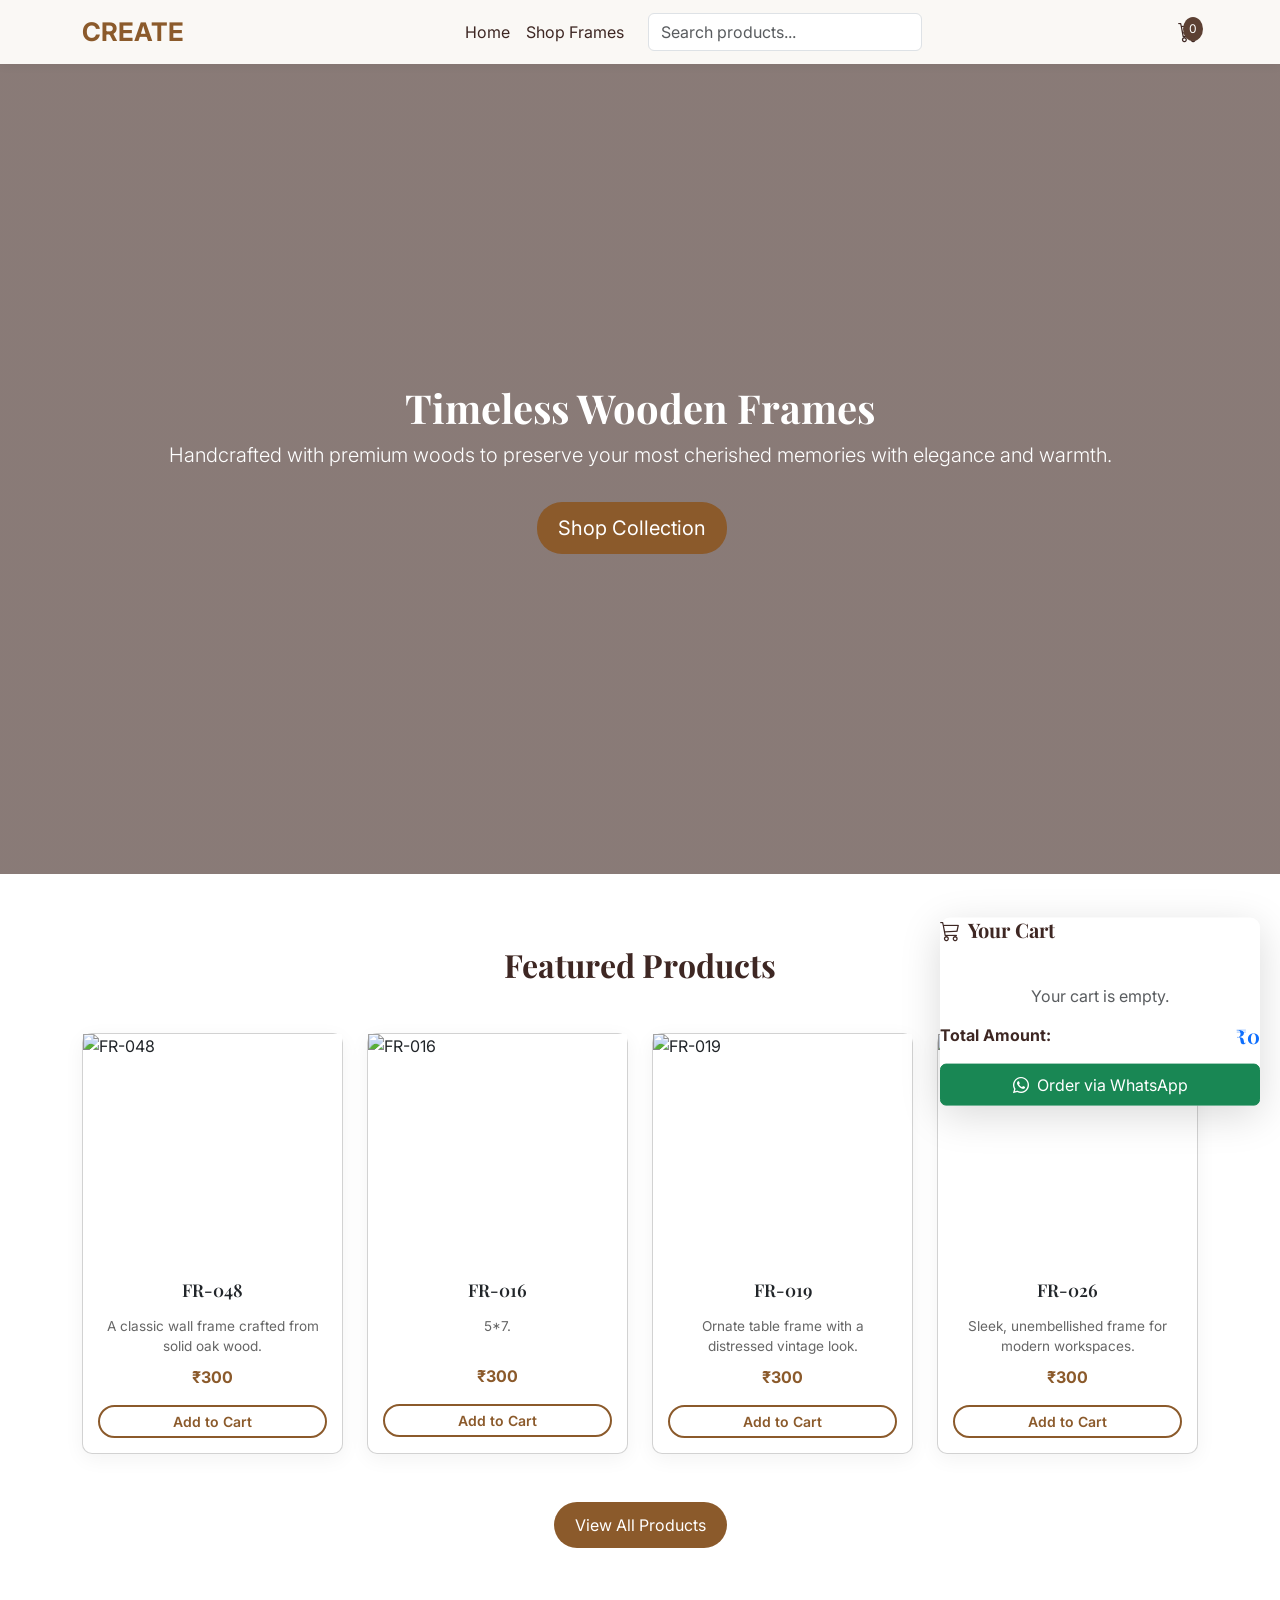
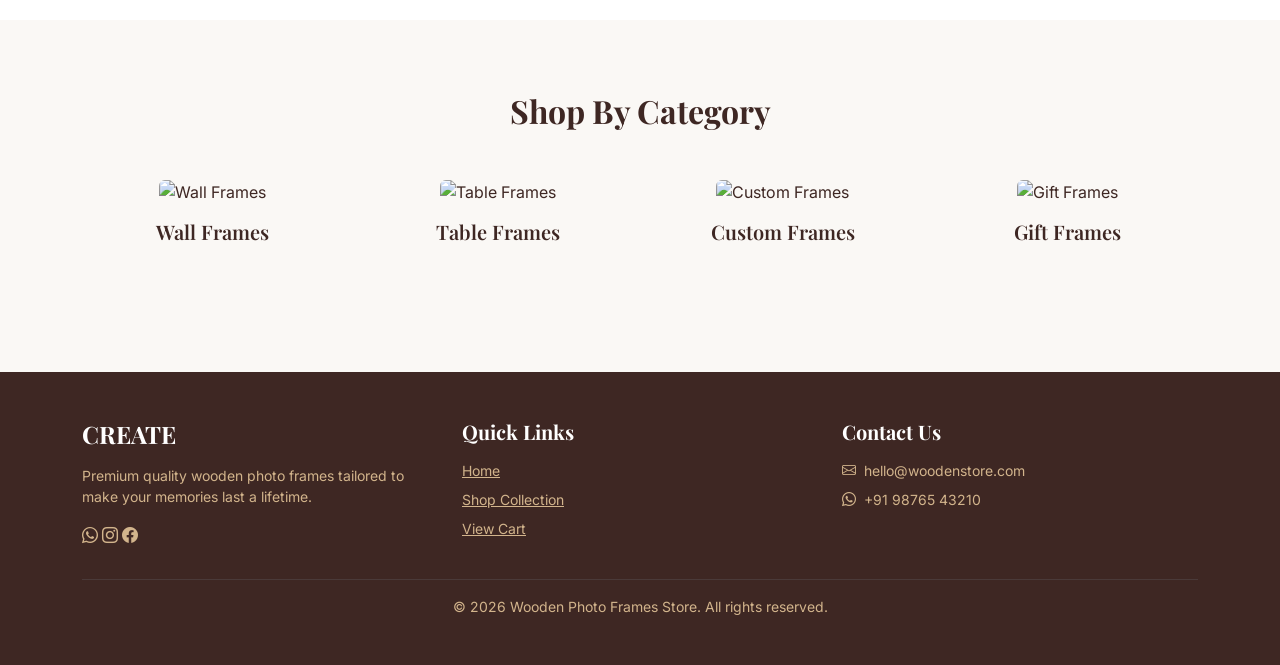
==== index.html @ cda9e786 "Updated footer links" ====
<!DOCTYPE html>
<html lang="en">
<head>
    <meta charset="UTF-8">
    <meta name="viewport" content="width=device-width, initial-scale=1.0">
    <title>Wooden Frames | Premium Photo Frames</title>
    
    <meta name="description" content="Shop premium wooden photo frames. Discover our elegant collection of wall frames, table frames, custom frames, and gift frames.">
    
    <link rel="preconnect" href="https://fonts.googleapis.com">
    <link rel="preconnect" href="https://fonts.gstatic.com" crossorigin>
    <link href="https://fonts.googleapis.com/css2?family=Inter:wght@300;400;500;600&family=Playfair+Display:ital,wght@0,500;0,700;1,500&display=swap" rel="stylesheet">
    
    <link href="https://cdn.jsdelivr.net/npm/bootstrap@5.3.0/dist/css/bootstrap.min.css" rel="stylesheet">
    <link rel="stylesheet" href="https://cdn.jsdelivr.net/npm/bootstrap-icons@1.10.5/font/bootstrap-icons.css">
    <link rel="stylesheet" href="style.css">
</head>
<body>

    <!-- Sticky Navbar -->
    <nav class="navbar navbar-expand-lg sticky-top">
        <div class="container">
            <a class="navbar-brand fw-bold" href="index.html">CREATE</a>
            <button class="navbar-toggler" type="button" data-bs-toggle="collapse" data-bs-target="#mainNav">
                <span class="navbar-toggler-icon"></span>
            </button>
            
            <div class="collapse navbar-collapse" id="mainNav">
                <ul class="navbar-nav mx-auto mb-2 mb-lg-0 align-items-center">
                    <li class="nav-item">
                        <a class="nav-link active" href="index.html">Home</a>
                    </li>
                    <li class="nav-item">
                        <a class="nav-link" href="products.html">Shop Frames</a>
                    </li>
                    <li class="nav-item ms-lg-3 mt-2 mt-lg-0">
                        <form class="d-flex" role="search" onsubmit="event.preventDefault();">
                            <input class="form-control nav-search" type="search" placeholder="Search products..." id="navSearchInput" aria-label="Search">
                        </form>
                    </li>
                </ul>
                
                <div class="d-flex align-items-center mt-3 mt-lg-0">
                    <div class="nav-cart-wrapper fs-5" onclick="toggleCart()">
                        <i class="bi bi-cart3"></i>
                        <span id="cart-count" class="cart-badge">0</span>
                    </div>
                </div>
            </div>
        </div>
    </nav>

    <!-- Hero Section -->
    <section class="hero-section">
        <div class="container px-4">
            <h1 class="fade-in">Timeless Wooden Frames</h1>
            <p class="lead fade-in" style="animation-delay: 0.2s;">Handcrafted with premium woods to preserve your most cherished memories with elegance and warmth.</p>
            <div class="fade-in" style="animation-delay: 0.4s;">
                <a href="products.html" class="btn btn-primary-wooden btn-lg me-3 mt-3">Shop Collection</a>
            </div>
        </div>
    </section>

    <!-- Featured Products -->
    <section class="py-5 bg-white">
        <div class="container py-4">
            <h2 class="text-center mb-5">Featured Products</h2>
            <div class="row g-4" id="featured-grid">
                <!-- Will be populated dynamically next but for static display we can use script or hardcode for home -->
            </div>
            <div class="text-center mt-5">
                <a href="products.html" class="btn btn-primary-wooden">View All Products</a>
            </div>
        </div>
    </section>

        <!-- Categories Section -->
       <!-- Categories Section -->
<section id="categories" class="py-5">
    <div class="container py-4">
        <h2 class="text-center mb-5">Shop By Category</h2>
        <div class="row g-4 text-center">

            <!-- Wall -->
            <div class="col-md-6 col-lg-3">
                <div class="category-card" onclick="window.location.href='products.html?cat=wall'" style="cursor:pointer;">
                    <img src="/media/category_images/product1.jpeg" alt="Wall Frames" class="img-fluid rounded">
                    <h5 class="mt-3 fw-semibold">Wall Frames</h5>
                </div>
            </div>

            <!-- Table -->
            <div class="col-md-6 col-lg-3">
                <div class="category-card" onclick="window.location.href='products.html?cat=table'" style="cursor:pointer;">
                    <img src="/media/category_images/product2.jpeg" alt="Table Frames" class="img-fluid rounded">
                    <h5 class="mt-3 fw-semibold">Table Frames</h5>
                </div>
            </div>

            <!-- Custom -->
            <div class="col-md-6 col-lg-3">
                <div class="category-card" onclick="window.location.href='products.html?cat=custom'" style="cursor:pointer;">
                    <img src="/media/category_images/product3.jpeg" alt="Custom Frames" class="img-fluid rounded">
                    <h5 class="mt-3 fw-semibold">Custom Frames</h5>
                </div>
            </div>

            <!-- Gift -->
            <div class="col-md-6 col-lg-3">
                <div class="category-card" onclick="window.location.href='products.html?cat=gift'" style="cursor:pointer;">
                    <img src="/media/category_images/product4.jpeg" alt="Gift Frames" class="img-fluid rounded">
                    <h5 class="mt-3 fw-semibold">Gift Frames</h5>
                </div>
            </div>

        </div>
    </div>
</section>
    <!-- Footer -->
    <footer class="py-5 mt-5">
        <div class="container">
            <div class="row gy-4">
                <div class="col-md-4">
                    <h4 class="brand-name text-white mb-3">CREATE </h4>
                    <p class="small">Premium quality wooden photo frames tailored to make your memories last a lifetime.</p>
                    <div class="social-icons mt-3">
                        <a href="https://wa.me/919876543210" target="_blank" title="WhatsApp"><i class="bi bi-whatsapp"></i></a>
                        <a href="#" title="Instagram"><i class="bi bi-instagram"></i></a>
                        <a href="#" title="Facebook"><i class="bi bi-facebook"></i></a>
                    </div>
                </div>
                <div class="col-md-4">
                    <h5 class="text-white mb-3">Quick Links</h5>
                    <ul class="list-unstyled small">
                        <li class="mb-2"><a href="index.html">Home</a></li>
                        <li class="mb-2"><a href="products.html">Shop Collection</a></li>
                        <li class="mb-2"><a href="javascript:void(0);" onclick="toggleCart()">View Cart</a></li>
                    </ul>
                </div>
                <div class="col-md-4">
                    <h5 class="text-white mb-3">Contact Us</h5>
                    <p class="small mb-2"><i class="bi bi-envelope me-2"></i>hello@woodenstore.com</p>
                    <p class="small mb-3"><i class="bi bi-whatsapp me-2"></i>+91 98765 43210</p>
                </div>
            </div>
            <hr class="mt-4 border-secondary">
            <p class="text-center small mb-0">&copy; 2026 Wooden Photo Frames Store. All rights reserved.</p>
        </div>
    </footer>

    <!-- Floating Mini-Cart Component -->
    <div class="floating-cart" id="floatingCart">
        <div class="floating-cart-header">
            <h5 class="mb-0 fw-bold"><i class="bi bi-cart3 me-2"></i>Your Cart</h5>
            <button type="button" class="btn-close btn-close-white" onclick="toggleCart()" aria-label="Close"></button>
        </div>
        <div class="floating-cart-body" id="cart-items-container">
            <!-- Cart items populated by JS -->
        </div>
        <div class="floating-cart-footer">
            <div class="d-flex justify-content-between align-items-center mb-3">
                <h6 class="fw-bold mb-0">Total Amount:</h6>
                <h5 class="fw-bold text-primary mb-0" id="cart-total-price">₹0</h5>
            </div>
            <button class="btn btn-success w-100 py-2 d-flex align-items-center justify-content-center" onclick="checkoutWhatsApp()">
                <i class="bi bi-whatsapp me-2"></i> Order via WhatsApp
            </button>
        </div>
    </div>

    <!-- Bootstrap & Scripts -->
    <script src="https://cdn.jsdelivr.net/npm/bootstrap@5.3.0/dist/js/bootstrap.bundle.min.js"></script>
    <script src="products-data.js"></script>
    <script src="cart.js"></script>
    
    <!-- Populate Home Featured Snippet -->
    <script>
        document.addEventListener('DOMContentLoaded', () => {
            const grid = document.getElementById('featured-grid');
            if(grid) {
                // Take 4 products for home
                const featured = productData.slice(0, 4);
                featured.forEach(item => {
                    grid.innerHTML += `
                    <div class="col-md-3 col-sm-6">
                        <div class="card card-wooden h-100">
                            <div class="card-img-wrapper" style="cursor:pointer;" 
                           onclick="window.location.href='products.html?id=${item.id}'">
                                <img src="${item.images[0]}" alt="${item.name}">
                            </div>
                            <div class="card-body text-center">
                                <h5 class="card-title">${item.name}</h5>
                                <p class="card-desc">${item.shortDesc}</p>
                                <p class="card-price mb-3">₹${item.price}</p>
                                <button class="btn btn-outline-wooden btn-sm w-100" onclick="addToCart('${item.id}', '${item.name}', ${item.price})">Add to Cart</button>
                            </div>
                        </div>
                    </div>`;
                });
            }
        });
    </script>
</body>
</html>
---- style.css ----
/* ================= ROOT ================= */
:root {
  --primary-color: #8B5A2B;
  --secondary-color: #D2B48C;
  --bg-color: #FAF8F5;
  --text-dark: #3E2723;
  --text-light: #F5F5F5;
  --accent-color: #5C4033;
  --radius: 10px;
}

/* ================= BASE ================= */
body {
  font-family: 'Inter', sans-serif;
  background: var(--bg-color);
  color: var(--text-dark);
}

h1, h2, h3, h4, h5 {
  font-family: 'Playfair Display', serif;
  font-weight: 700;
}

/* ================= NAVBAR ================= */
.navbar {
  background: var(--bg-color) !important;
  box-shadow: 0 2px 10px rgba(0,0,0,0.05);
}

.navbar-brand {
  color: var(--primary-color) !important;
  font-size: 1.6rem;
}

.nav-link {
  color: var(--text-dark) !important;
}

.nav-link:hover {
  color: var(--primary-color) !important;
}

/* ================= BUTTONS ================= */
.btn-primary-wooden {
  background: var(--primary-color);
  color: #fff;
  border-radius: 25px;
  padding: 10px 20px;
}

.btn-outline-wooden {
  border: 2px solid var(--primary-color);
  color: var(--primary-color);
  border-radius: 25px;
  font-weight: 600;
}

.btn-outline-wooden:hover {
  background: var(--primary-color);
  color: #fff;
}

/* ================= PRODUCT CARD ================= */
.card-wooden {
  background: #fff;
  border-radius: var(--radius);
  box-shadow: 0 5px 20px rgba(0,0,0,0.05);
  transition: 0.3s;
  display: flex;
  flex-direction: column;
  height: 100%;
}

.card-wooden:hover {
  transform: translateY(-6px);
  box-shadow: 0 15px 35px rgba(0,0,0,0.1);
}

/* IMAGE */
.card-img-wrapper {
  height: 230px;
  background: #fff;
  display: flex;
  align-items: center;
  justify-content: center;
  overflow: hidden;
}

.card-img-wrapper img {
  width: 100%;
  height: 100%;
  object-fit: contain; /* FIXES GREY GAP */
  transition: 0.4s;
}

.card-wooden:hover img {
  transform: scale(1.05);
}

/* BODY */
.card-body {
  display: flex;
  flex-direction: column;
  flex-grow: 1;
  text-align: center;
  padding: 15px;
}

/* TEXT */
.card-title {
  font-size: 1.1rem;
  font-weight: 600;
}

.card-desc {
  font-size: 0.85rem;
  color: #666;
  margin: 8px 0;
  min-height: 40px; /* FIX ALIGNMENT */
}

/* PRICE + BUTTON */
.card-bottom {
  margin-top: auto;
}

.card-price {
  font-weight: bold;
  color: var(--primary-color);
  margin-bottom: 10px;
}

/* ================= CATEGORY ================= */
.category-card {
  text-align: center;
  cursor: pointer;
}

.category-card img {
  width: 100%;
  height: 200px;
  object-fit: cover;
  border-radius: var(--radius);
  transition: 0.3s;
}

.category-card:hover img {
  transform: scale(1.05);
}

.category-card h5 {
  margin-top: 10px;
  font-weight: 600;
}

/* ================= CART ================= */
.cart-badge {
  position: absolute;
  top: 0;
  right: -5px;
  background: var(--accent-color);
  color: #fff;
  border-radius: 50%;
  padding: 3px 6px;
  font-size: 12px;
}

.nav-cart-wrapper {
  position: relative;
  cursor: pointer;
}

/* ================= FLOATING CART ================= */
.floating-cart {
  position: fixed;
  bottom: 20px;
  right: 20px;
  width: 320px;
  background: #fff;
  border-radius: var(--radius);
  box-shadow: 0 10px 40px rgba(0,0,0,0.15);
  transform: translateY(120%);
  transition: 0.3s;
}

.floating-cart.show {
  transform: translateY(0);
}
.hero-section {
  background: 
    linear-gradient(rgba(62,39,35,0.6), rgba(62,39,35,0.6)),
    url('https://images.unsplash.com/photo-1579783902614-a3fb3927b6a5?auto=format&fit=crop&w=1920&q=80');
  
  background-size: cover;
  background-position: center;

  height: 90vh;
  display: flex;
  align-items: center;
  justify-content: center;
  text-align: center;
  color: #fff;
}
/* ================= FOOTER ================= */
footer {
  background: var(--text-dark);
  color: var(--secondary-color);
}

footer a {
  color: var(--secondary-color);
}

footer a:hover {
  color: #fff;
}
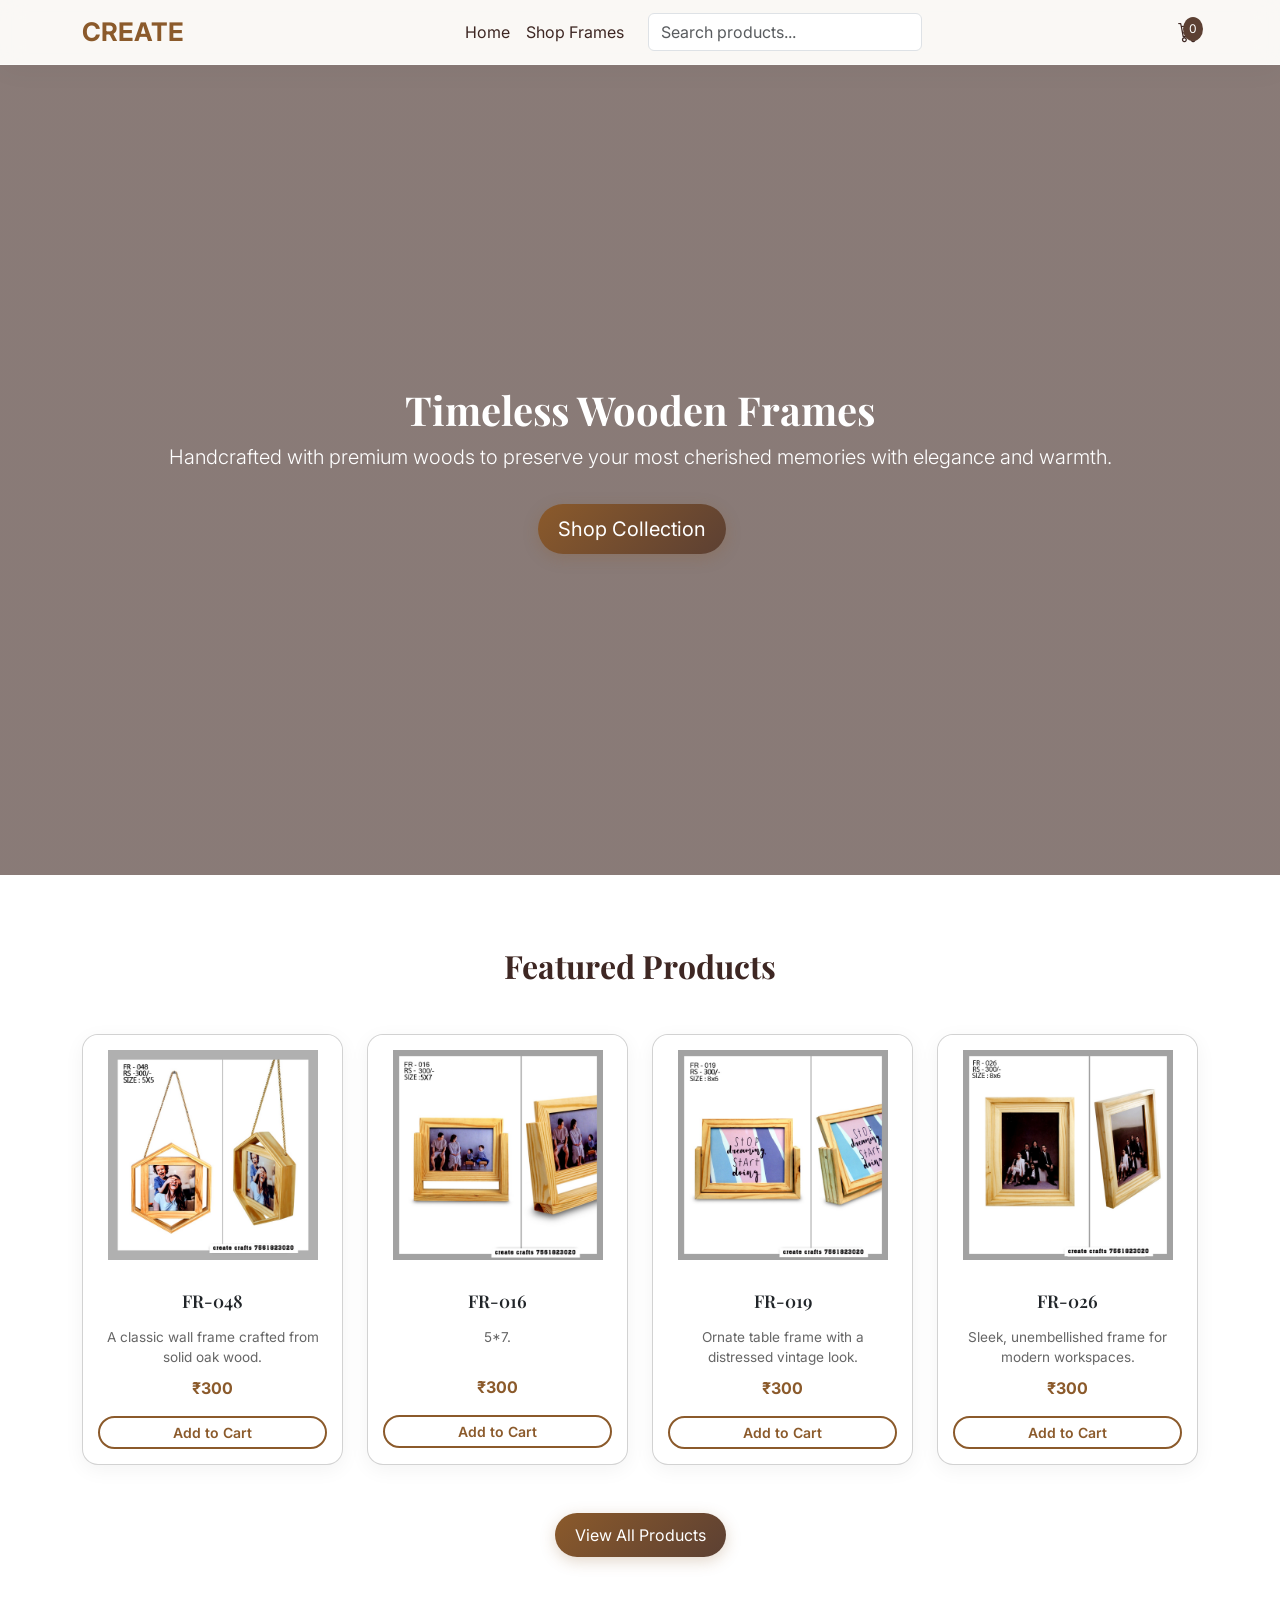
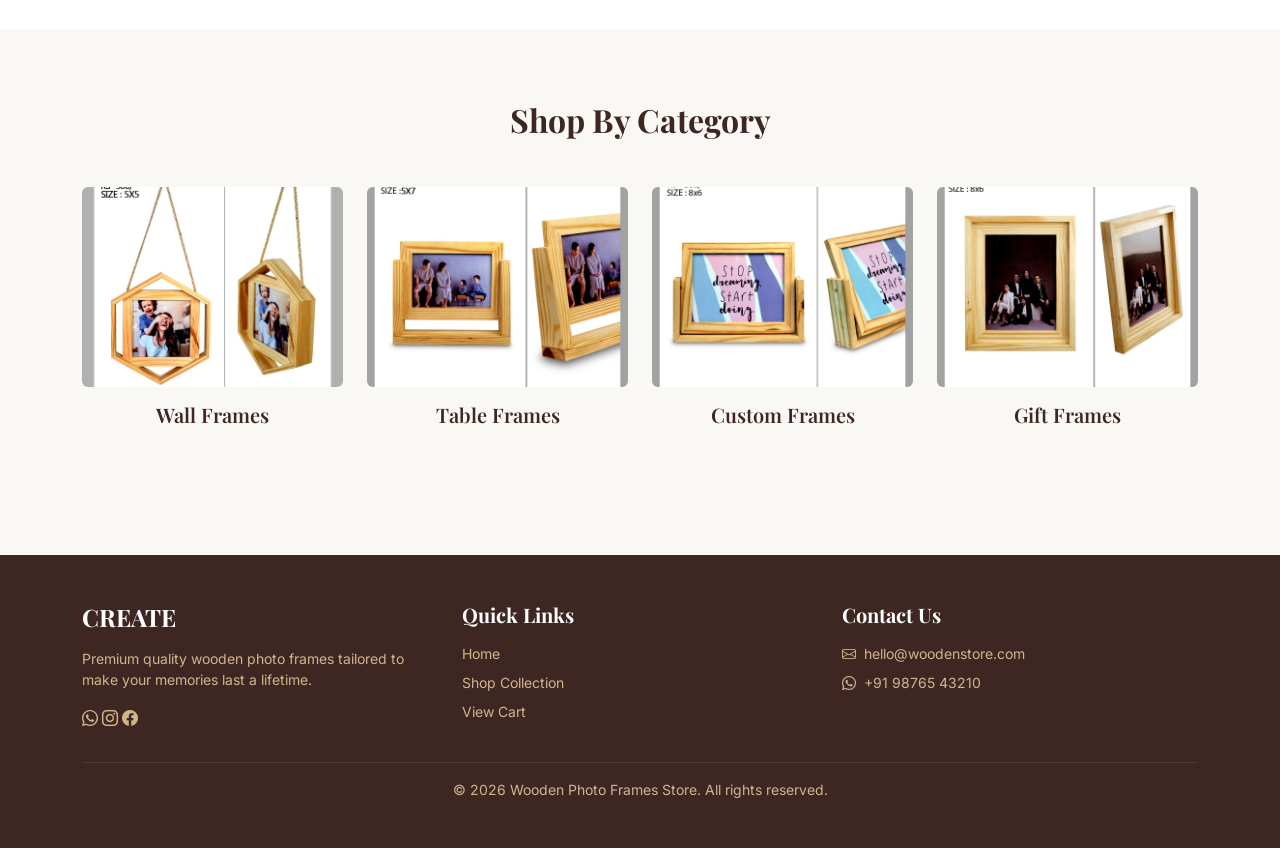
==== commit 5afeae53: "Updated UI, fixed layout and added new files" ====
--- a/index.html
+++ b/index.html
@@ -21,6 +21,14 @@
     <nav class="navbar navbar-expand-lg sticky-top">
         <div class="container">
             <a class="navbar-brand fw-bold" href="index.html">CREATE</a>
+            
+            <div class="d-flex align-items-center ms-auto me-3 d-lg-none">
+                <div class="nav-cart-wrapper fs-5" onclick="toggleCart()">
+                    <i class="bi bi-cart3"></i>
+                    <span class="cart-badge">0</span>
+                </div>
+            </div>
+
             <button class="navbar-toggler" type="button" data-bs-toggle="collapse" data-bs-target="#mainNav">
                 <span class="navbar-toggler-icon"></span>
             </button>
@@ -40,10 +48,10 @@
                     </li>
                 </ul>
                 
-                <div class="d-flex align-items-center mt-3 mt-lg-0">
+                <div class="d-none d-lg-flex align-items-center mt-3 mt-lg-0">
                     <div class="nav-cart-wrapper fs-5" onclick="toggleCart()">
                         <i class="bi bi-cart3"></i>
-                        <span id="cart-count" class="cart-badge">0</span>
+                        <span class="cart-badge">0</span>
                     </div>
                 </div>
             </div>
--- a/style.css
+++ b/style.css
@@ -6,7 +6,7 @@
   --text-dark: #3E2723;
   --text-light: #F5F5F5;
   --accent-color: #5C4033;
-  --radius: 10px;
+  --radius: 16px;
 }
 
 /* ================= BASE ================= */
@@ -23,8 +23,12 @@
 
 /* ================= NAVBAR ================= */
 .navbar {
-  background: var(--bg-color) !important;
-  box-shadow: 0 2px 10px rgba(0,0,0,0.05);
+  background: rgba(250, 248, 245, 0.85) !important;
+  backdrop-filter: blur(12px);
+  -webkit-backdrop-filter: blur(12px);
+  box-shadow: 0 4px 30px rgba(0,0,0,0.04);
+  border-bottom: 1px solid rgba(255,255,255,0.5);
+  transition: all 0.3s ease;
 }
 
 .navbar-brand {
@@ -42,10 +46,19 @@
 
 /* ================= BUTTONS ================= */
 .btn-primary-wooden {
-  background: var(--primary-color);
+  background: linear-gradient(135deg, var(--primary-color), var(--accent-color));
   color: #fff;
   border-radius: 25px;
   padding: 10px 20px;
+  border: none;
+  box-shadow: 0 4px 15px rgba(139, 90, 43, 0.25);
+  transition: all 0.3s ease;
+}
+
+.btn-primary-wooden:hover {
+  transform: translateY(-2px);
+  box-shadow: 0 6px 20px rgba(139, 90, 43, 0.4);
+  color: #fff;
 }
 
 .btn-outline-wooden {
@@ -53,11 +66,15 @@
   color: var(--primary-color);
   border-radius: 25px;
   font-weight: 600;
+  transition: all 0.3s ease;
 }
 
 .btn-outline-wooden:hover {
-  background: var(--primary-color);
-  color: #fff;
+  background: linear-gradient(135deg, var(--primary-color), var(--accent-color));
+  border-color: transparent;
+  color: #fff;
+  box-shadow: 0 4px 15px rgba(139, 90, 43, 0.25);
+  transform: translateY(-2px);
 }
 
 /* ================= PRODUCT CARD ================= */
@@ -76,21 +93,23 @@
   box-shadow: 0 15px 35px rgba(0,0,0,0.1);
 }
 
-/* IMAGE */
 .card-img-wrapper {
-  height: 230px;
-  background: #fff;
+  height: 240px;
+  width: 100%;
   display: flex;
   align-items: center;
   justify-content: center;
+  background-color: #fff;
+  border-radius: var(--radius) var(--radius) 0 0;
   overflow: hidden;
+  padding: 15px;
 }
 
 .card-img-wrapper img {
-  width: 100%;
-  height: 100%;
-  object-fit: contain; /* FIXES GREY GAP */
-  transition: 0.4s;
+  max-width: 100%;
+  max-height: 100%;
+  object-fit: contain;
+  transition: transform 0.4s ease;
 }
 
 .card-wooden:hover img {
@@ -128,6 +147,39 @@
   font-weight: bold;
   color: var(--primary-color);
   margin-bottom: 10px;
+}
+
+/* ================= PRODUCT MODAL ================= */
+.product-main-img {
+  width: 100%;
+  max-width: 380px;
+  max-height: 400px;
+  object-fit: contain;
+  display: block;
+  margin: 0 auto 20px auto;
+}
+
+.thumbnail-row {
+  display: flex;
+  justify-content: center;
+  flex-wrap: wrap;
+  gap: 12px;
+}
+
+.thumbnail-img {
+  width: 60px;
+  height: 60px;
+  object-fit: cover;
+  border-radius: 8px;
+  cursor: pointer;
+  border: 2px solid transparent;
+  transition: all 0.3s ease;
+}
+
+.thumbnail-img.active,
+.thumbnail-img:hover {
+  border-color: var(--primary-color);
+  transform: translateY(-2px);
 }
 
 /* ================= CATEGORY ================= */
@@ -175,16 +227,69 @@
   position: fixed;
   bottom: 20px;
   right: 20px;
-  width: 320px;
-  background: #fff;
+  width: 360px;
+  background: rgba(255, 255, 255, 0.95);
+  backdrop-filter: blur(10px);
+  -webkit-backdrop-filter: blur(10px);
+  border: 1px solid rgba(255, 255, 255, 0.2);
   border-radius: var(--radius);
-  box-shadow: 0 10px 40px rgba(0,0,0,0.15);
-  transform: translateY(120%);
-  transition: 0.3s;
+  box-shadow: 0 15px 50px rgba(0,0,0,0.15);
+  transform: translateY(120%) scale(0.95);
+  opacity: 0;
+  transition: all 0.4s cubic-bezier(0.175, 0.885, 0.32, 1.275);
+  display: flex;
+  flex-direction: column;
+  max-height: 80vh;
+  z-index: 1050;
 }
 
 .floating-cart.show {
-  transform: translateY(0);
+  transform: translateY(0) scale(1);
+  opacity: 1;
+}
+
+.floating-cart-header {
+  padding: 20px;
+  border-bottom: 1px solid rgba(0,0,0,0.05);
+  display: flex;
+  justify-content: space-between;
+  align-items: center;
+  background: rgba(255, 255, 255, 0.5);
+  border-radius: var(--radius) var(--radius) 0 0;
+}
+
+.floating-cart-body {
+  padding: 15px 20px;
+  overflow-y: auto;
+  flex-grow: 1;
+}
+
+.floating-cart-footer {
+  padding: 20px;
+  border-top: 1px solid rgba(0,0,0,0.05);
+  background: rgba(255, 255, 255, 0.8);
+  border-radius: 0 0 var(--radius) var(--radius);
+}
+
+.cart-item {
+  display: flex;
+  justify-content: space-between;
+  align-items: center;
+  padding: 12px 0;
+  border-bottom: 1px dashed rgba(0,0,0,0.1);
+}
+.cart-item:last-child {
+  border-bottom: none;
+}
+.cart-item-title {
+  font-weight: 600;
+  font-size: 0.95rem;
+  color: var(--text-dark);
+}
+.cart-item-price {
+  font-size: 0.85rem;
+  color: var(--primary-color);
+  font-weight: 500;
 }
 .hero-section {
   background: 
@@ -209,8 +314,85 @@
 
 footer a {
   color: var(--secondary-color);
+  text-decoration: none;
+  transition: all 0.3s ease;
 }
 
 footer a:hover {
   color: #fff;
+  text-decoration: none;
+}
+
+/* ================= RESPONSIVE MEDIA QUERIES ================= */
+
+/* Tablet & Smaller Laptops */
+@media (max-width: 992px) {
+  .hero-section {
+    height: 80vh;
+  }
+  
+  .card-img-wrapper {
+    height: 200px;
+  }
+  
+  .category-card img {
+    height: 180px;
+  }
+}
+
+/* Mobile Devices */
+@media (max-width: 768px) {
+  .hero-section {
+    height: 70vh;
+  }
+  
+  .hero-section h1 {
+    font-size: 2.2rem;
+  }
+  
+  .hero-section .lead {
+    font-size: 1.1rem;
+  }
+
+  .navbar-brand {
+    font-size: 1.4rem;
+  }
+  
+  .card-img-wrapper {
+    height: 180px;
+  }
+  
+  .category-card img {
+    height: 160px;
+  }
+
+  .floating-cart {
+    width: 300px;
+    bottom: 15px;
+    right: 15px;
+  }
+}
+
+/* Small Mobile Devices */
+@media (max-width: 576px) {
+  .hero-section {
+    height: 60vh;
+  }
+
+  .hero-section h1 {
+    font-size: 1.8rem;
+  }
+
+  .card-img-wrapper {
+    height: 200px; /* slightly larger for single column */
+  }
+
+  /* Make floating cart act as a bottom sheet on small screens */
+  .floating-cart {
+    width: 100%;
+    bottom: 0;
+    right: 0;
+    border-radius: var(--radius) var(--radius) 0 0;
+    max-width: 100vw;
+  }
 }
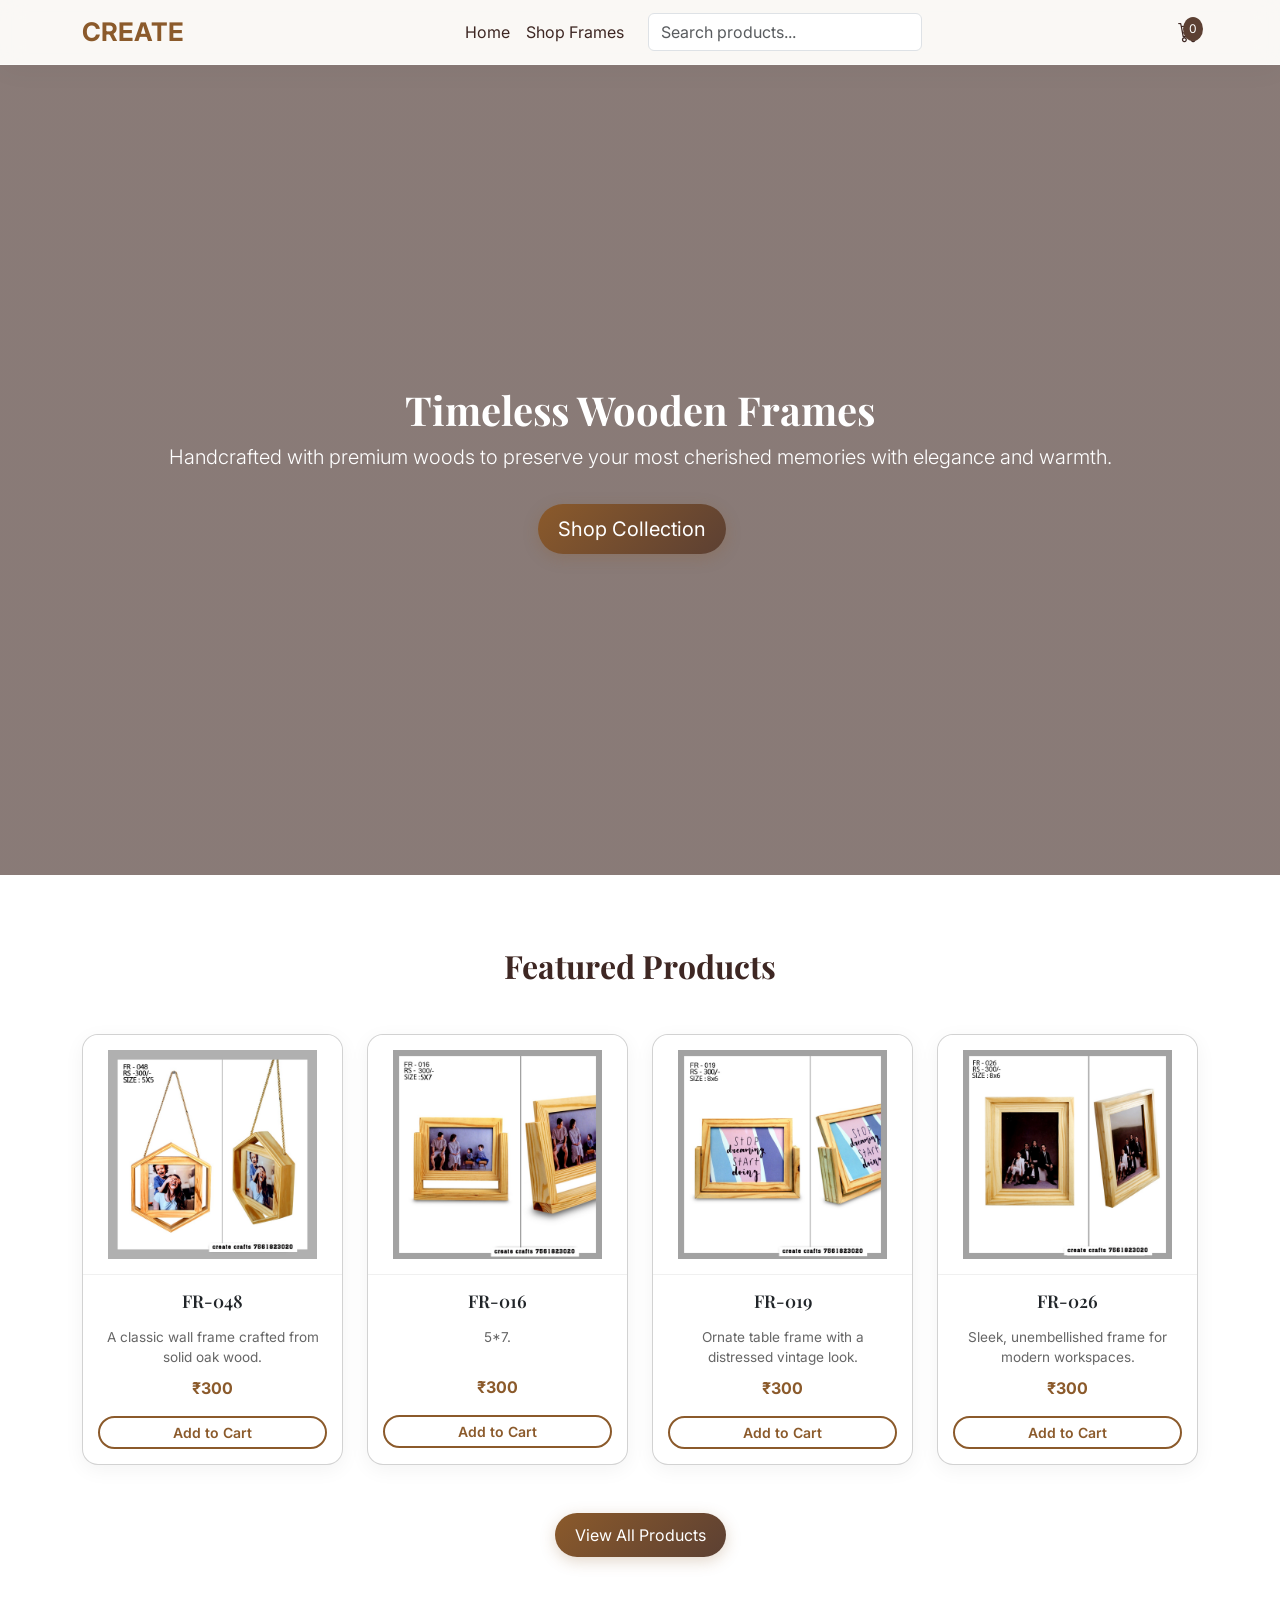
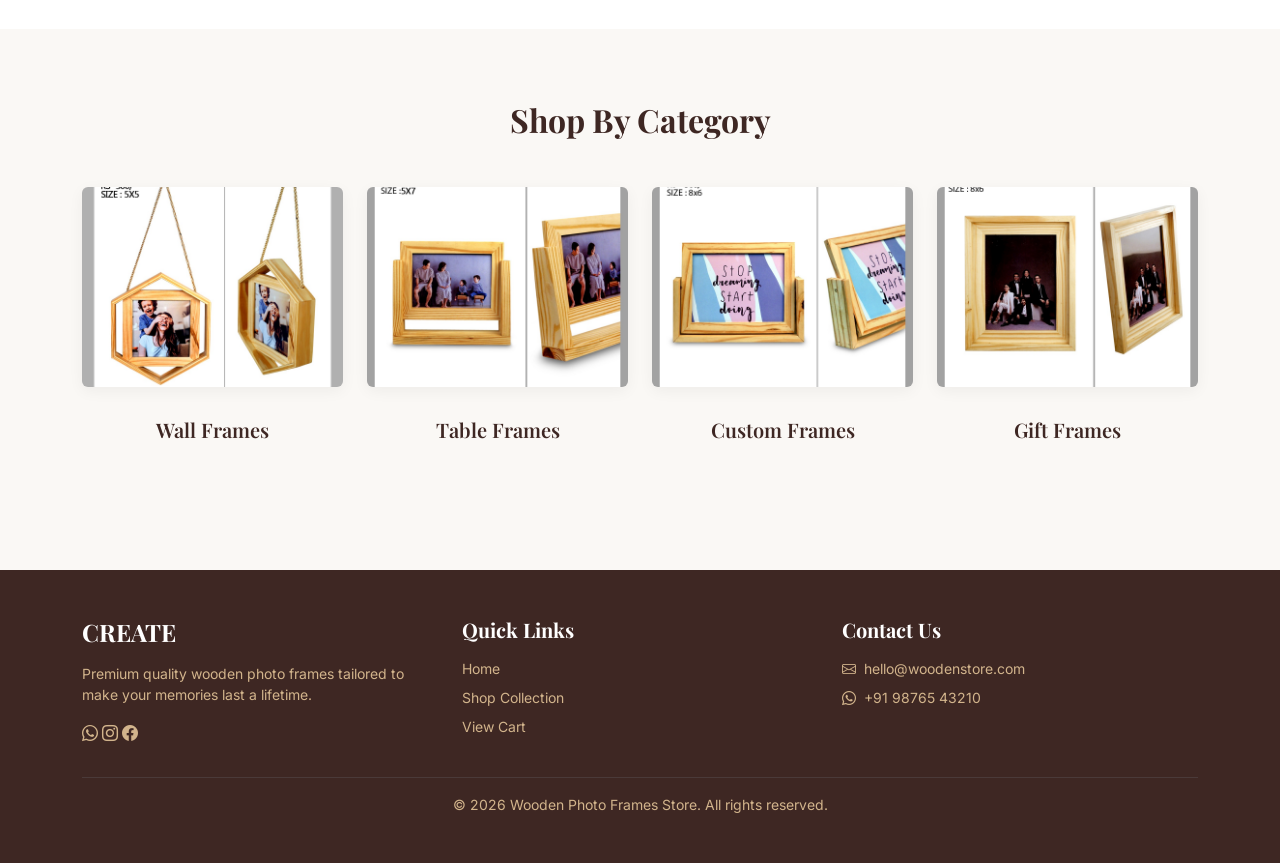
==== commit 7ea29d55: "Updated project files" ====
--- a/index.html
+++ b/index.html
@@ -190,7 +190,7 @@
                 const featured = productData.slice(0, 4);
                 featured.forEach(item => {
                     grid.innerHTML += `
-                    <div class="col-md-3 col-sm-6">
+                    <div class="col-lg-3 col-md-4 col-sm-6">
                         <div class="card card-wooden h-100">
                             <div class="card-img-wrapper" style="cursor:pointer;" 
                            onclick="window.location.href='products.html?id=${item.id}'">
--- a/style.css
+++ b/style.css
@@ -103,6 +103,7 @@
   border-radius: var(--radius) var(--radius) 0 0;
   overflow: hidden;
   padding: 15px;
+  border-bottom: 1px solid rgba(0,0,0,0.06);
 }
 
 .card-img-wrapper img {
@@ -194,6 +195,8 @@
   object-fit: cover;
   border-radius: var(--radius);
   transition: 0.3s;
+  box-shadow: 0 4px 15px rgba(0,0,0,0.05);
+  margin-bottom: 15px;
 }
 
 .category-card:hover img {
